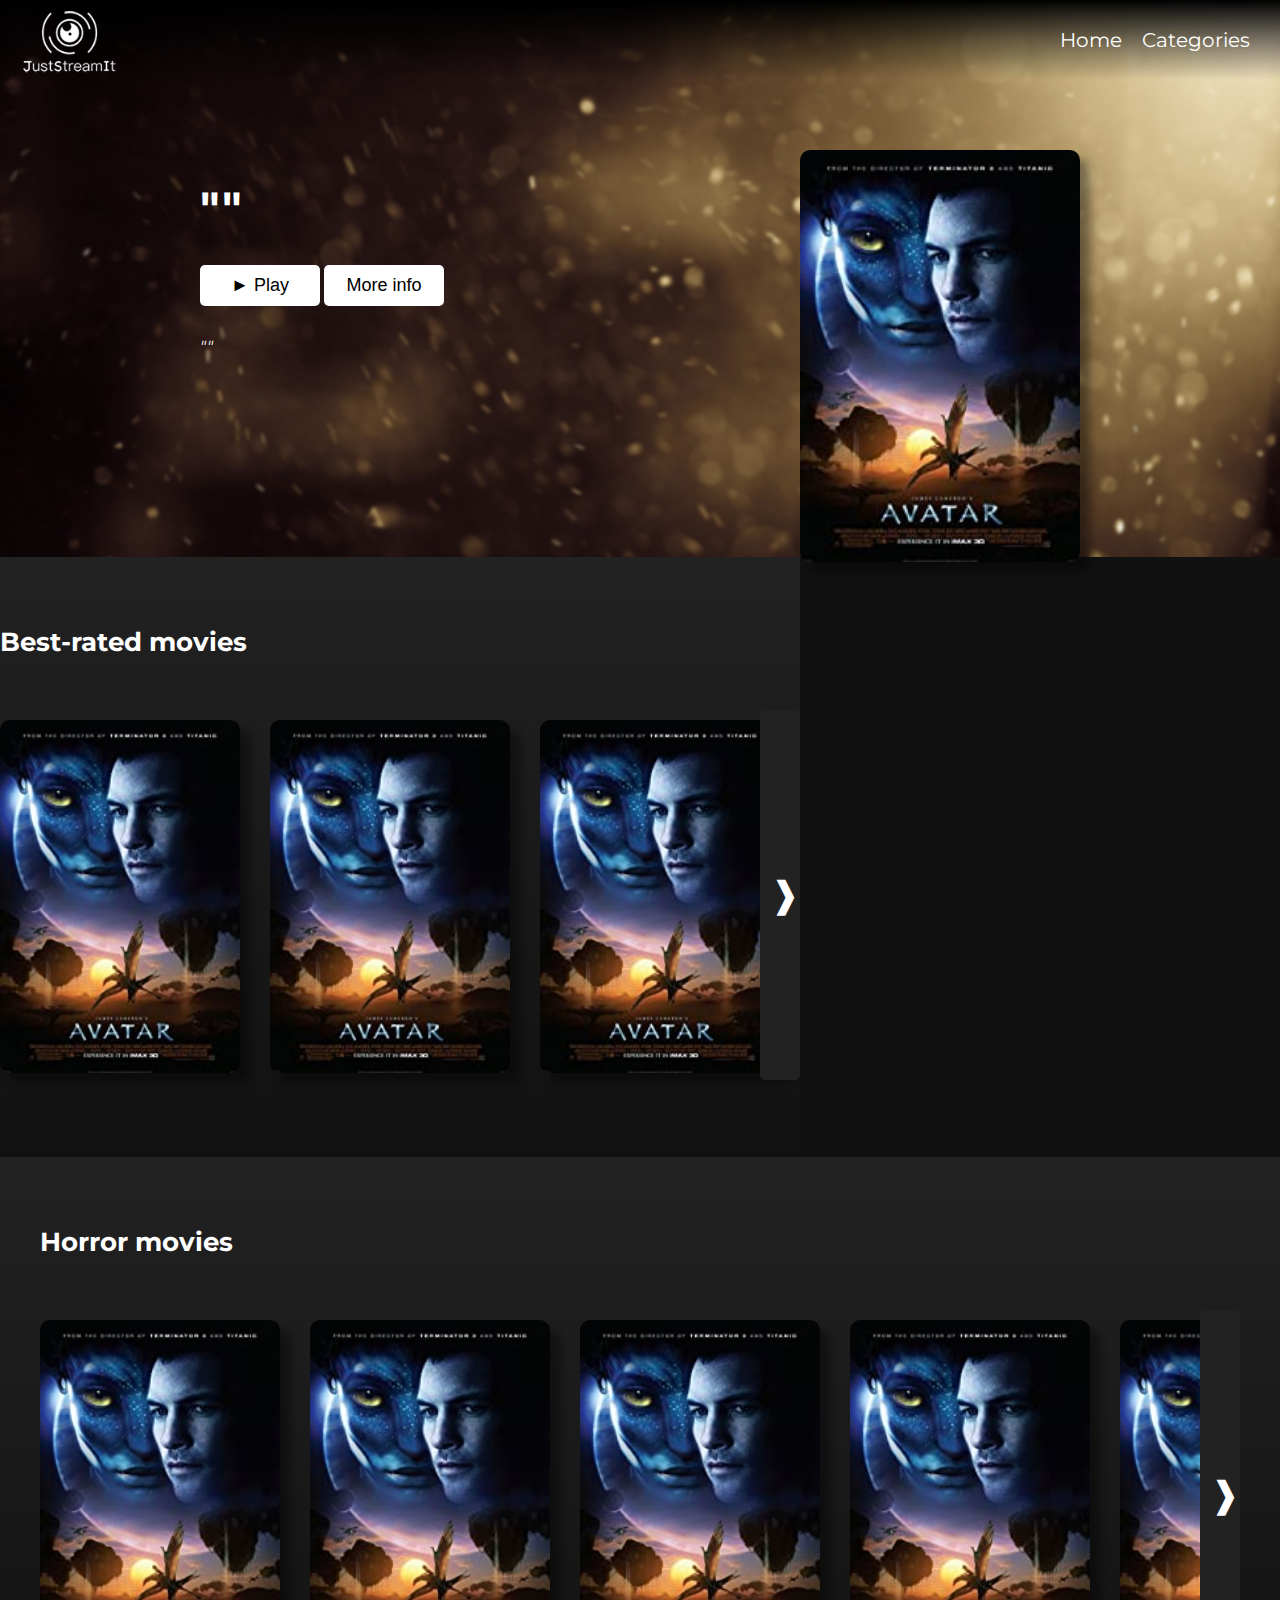
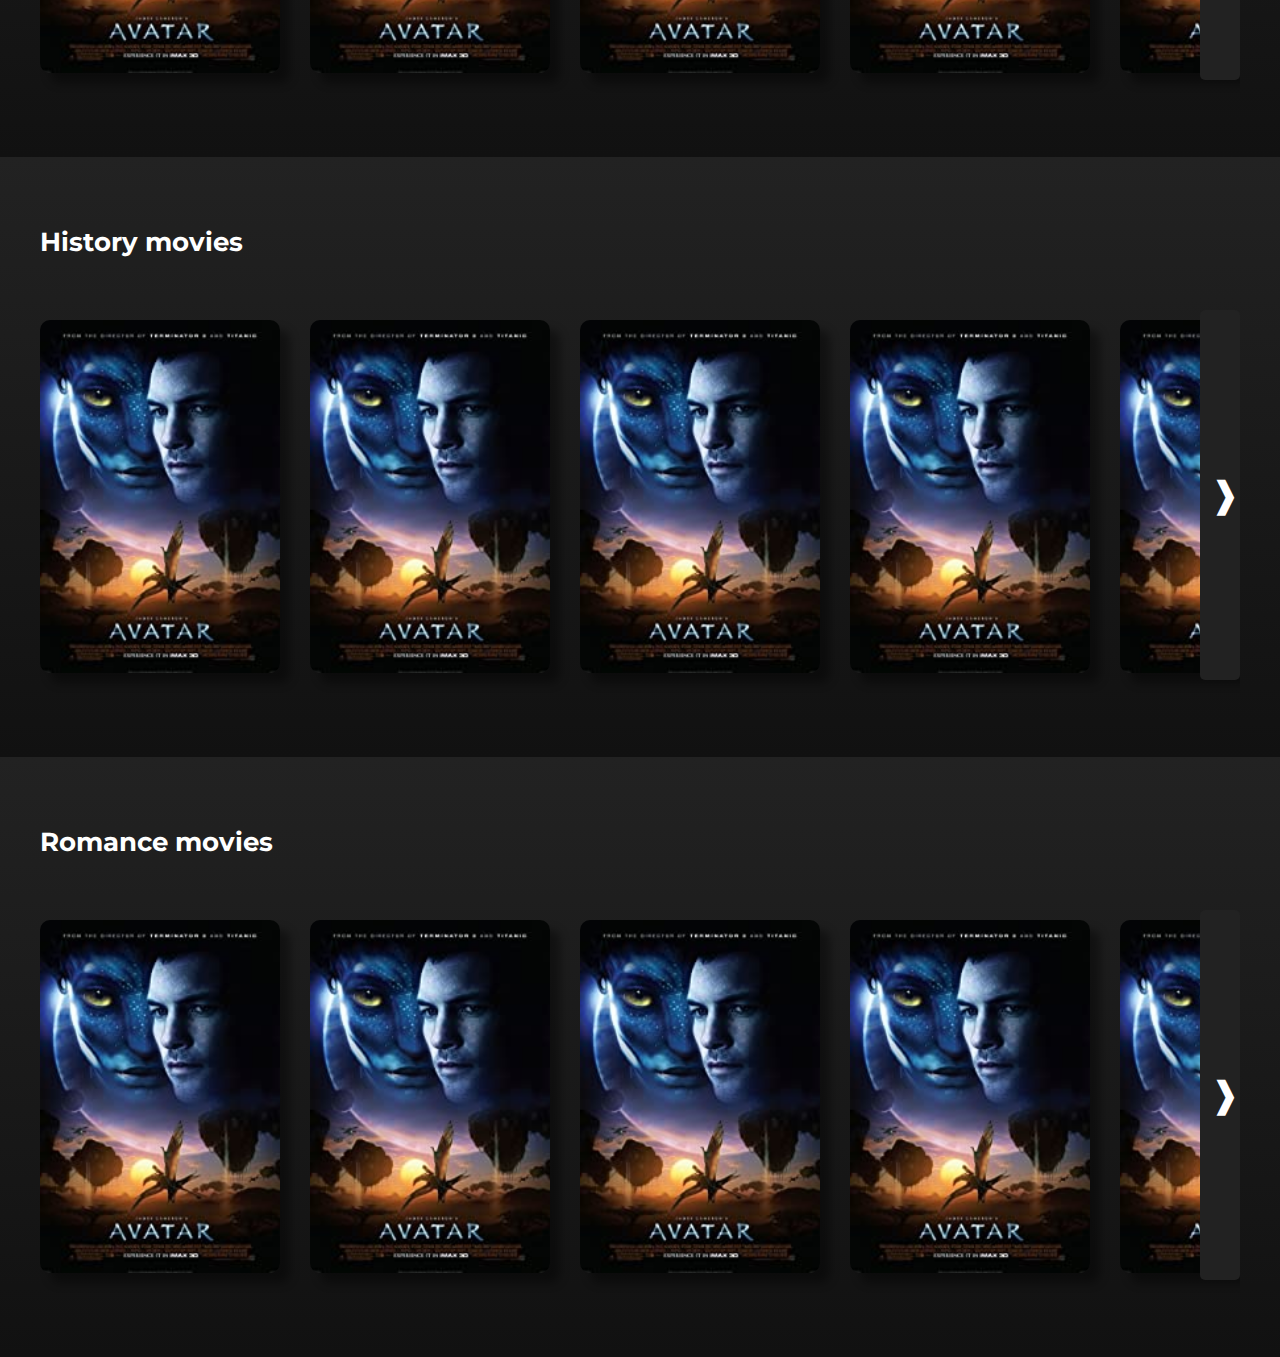
==== index.html @ d6cc5261 "cleanup" ====
<!DOCTYPE html>
<html lang="en">
    <head>
        <meta charset="UTF-8">
        <meta name="viewport" content="width=device-width, initial-scale=1.0">
        <link rel="stylesheet" href="JustStreamIt/style.css" />
        <link rel="preconnect" href="https://fonts.googleapis.com">
        <link rel="preconnect" href="https://fonts.gstatic.com" crossorigin>
        <link href="https://fonts.googleapis.com/css2?family=Montserrat&display=swap" rel="stylesheet">
        <title>JustStreamIt</title>
    </head>

    <body>
        <header class="header">
            <div class="header_logo">
                <a href="index.html"><img src="JustStreamIt/images/logo_small.png" alt="JustStreamIt logo"></a>
            </div>
            <nav class="header_menu">
                <ul class="nav_bar">
                    <li class="nav"><a href="index.html">Home</a></li>
                    <li class="nav"><a href="#categories">Categories</a></li>
                </ul>
            </nav>
        </header>

        <section class="best" id="best-movie">
            <div class="best-cover" id="top0">
                <img src="JustStreamIt/images/test.jpg" alt="movie cover">
            </div>
            <div class="best_movie">
                <h1 class="best_movie_title" id="top-title">""</h1>
            </div>
            <div class="buttons">
                <button class="button">► Play</button>
                <button class="button" onclick="openModal('top', 0)">More info</button>
            </div>
            <div class="best_movie_description">
                <p class="best-desc" id="top-desc">""</p>
            </div>
        </section>

        <section class="categories" id="categories">
            <div class="container">
                <h2>Best-rated movies</h2>
                <div class="carrousel--container">
                    <div class="carrousel--content" id="best-movies">
                        <div class="box" id="1">
                            <img src="JustStreamIt/images/test.jpg" alt="movie cover">
                            <div class= "overlay">
                                <p>Movie 1</p>
                                <button class= "overlay_button">► Play</button>
                                <button class= "overlay_button" onclick="openModal('', 1)">More...</button>
                            </div>
                        </div>
                        <div class="box" id="2">
                            <img src="JustStreamIt/images/test.jpg" alt="movie cover">
                            <div class= "overlay">
                                <p>Movie 2</p>
                                <button class= "overlay_button">► Play</button>
                                <button class= "overlay_button" onclick="openModal('', 2)">More...</button>
                            </div>
                        </div>
                        <div class="box" id="3">
                            <img src="JustStreamIt/images/test.jpg" alt="movie cover">
                            <div class= "overlay">
                                <p>Movie 3</p>
                                <button class= "overlay_button">► Play</button>
                                <button class= "overlay_button" onclick="openModal('', 3)">More...</button>
                            </div>
                        </div>
                        <div class="box" id="4">
                            <img src="JustStreamIt/images/test.jpg" alt="movie cover">
                            <div class= "overlay">
                                <p>Movie 4</p>
                                <button class= "overlay_button">► Play</button>
                                <button class= "overlay_button" onclick="openModal('', 4)">More...</button>
                            </div>    
                        </div>
                        <div class="box" id="5">
                            <img src="JustStreamIt/images/test.jpg" alt="movie cover">
                            <div class= "overlay">
                                <p>Movie 5</p>
                                <button class= "overlay_button">► Play</button>
                                <button class= "overlay_button" onclick="openModal('', 5)">More...</button>
                            </div>
                        </div>
                        <div class="box" id="6">
                            <img src="JustStreamIt/images/test.jpg" alt="movie cover">
                            <div class= "overlay">
                                <p>Movie 6</p>
                                <button class= "overlay_button">► Play</button>
                                <button class= "overlay_button" onclick="openModal('', 6)">More...</button>
                            </div>
                        </div>
                        <div class="box" id="7">
                            <img src="JustStreamIt/images/test.jpg" alt="movie cover">
                            <div class= "overlay">
                                <p>Movie 7</p>
                                <button class= "overlay_button">► Play</button>
                                <button class= "overlay_button" onclick="openModal('', 7)">More...</button>
                            </div>
                        </div> 
                    </div>
                    <div class="controls">
                        <button class="btn left" id="best-left" onclick="moveCarrouselRight('best')">❰</button>
                        <button class="btn right show" id="best-right" onclick="moveCarrouselLeft('best')">❱</button>
                    </div>
                </div>
            </div>
        </section>

        <section class="categories">
            <div class="container">
                <h2>Horror movies</h2>
                <div class="carrousel--container">
                    <div class="carrousel--content" id="horror-movies">
                        <div class="box" id="horror1">
                            <img src="JustStreamIt/images/test.jpg" alt="movie cover">
                            <div class= "overlay">
                                <p>Movie 1</p>
                                <button class= "overlay_button">► Play</button>
                                <button class= "overlay_button" onclick="openModal('horror', 1)">More...</button>
                            </div>
                        </div>
                        <div class="box" id="horror2">
                            <img src="JustStreamIt/images/test.jpg" alt="movie cover">
                            <div class= "overlay">
                                <p>Movie 2</p>
                                <button class= "overlay_button">► Play</button>
                                <button class= "overlay_button" onclick="openModal('horror', 2)">More...</button>
                            </div>
                        </div>
                        <div class="box" id="horror3">
                            <img src="JustStreamIt/images/test.jpg" alt="movie cover">
                            <div class= "overlay">
                                <p>Movie 3</p>
                                <button class= "overlay_button">► Play</button>
                                <button class= "overlay_button" onclick="openModal('horror', 3)">More...</button>
                            </div>
                        </div>
                        <div class="box" id="horror4">
                            <img src="JustStreamIt/images/test.jpg" alt="movie cover">
                            <div class= "overlay">
                                <p>Movie 4</p>
                                <button class= "overlay_button">► Play</button>
                                <button class= "overlay_button" onclick="openModal('horror', 4)">More...</button>
                            </div>           
                        </div>
                        <div class="box" id="horror5">
                            <img src="JustStreamIt/images/test.jpg" alt="movie cover">
                            <div class= "overlay">
                                <p>Movie 5</p>
                                <button class= "overlay_button">► Play</button>
                                <button class= "overlay_button" onclick="openModal('horror', 5)">More...</button>
                            </div>
                        </div>
                        <div class="box" id="horror6">
                            <img src="JustStreamIt/images/test.jpg" alt="movie cover">
                            <div class= "overlay">
                                <p>Movie 6</p>
                                <button class= "overlay_button">► Play</button>
                                <button class= "overlay_button" onclick="openModal('horror', 6)">More...</button>
                            </div>
                        </div>
                        <div class="box" id="horror7">
                            <img src="JustStreamIt/images/test.jpg" alt="movie cover">
                            <div class= "overlay">
                                <p>Movie 7</p>
                                <button class= "overlay_button">► Play</button>
                                <button class= "overlay_button" onclick="openModal('horror', 7)">More...</button>
                            </div>
                        </div> 
                    </div>
                    <div class="controls">
                        <button class="btn left" id="horror-left" onclick="moveCarrouselRight('horror')">❰</button>
                        <button class="btn right show" id="horror-right" onclick="moveCarrouselLeft('horror')">❱</button>
                    </div>
                </div>
            </div>
        </section>

        <section class="categories">
            <div class="container">
                <h2>History movies</h2>
                <div class="carrousel--container">
                    <div class="carrousel--content" id="history-movies">
                        <div class="box" id="history1">
                            <img src="JustStreamIt/images/test.jpg" alt="movie cover">
                            <div class= "overlay">
                                <p>Movie 1</p>
                                <button class= "overlay_button">► Play</button>
                                <button class= "overlay_button" onclick="openModal('history', 1)">More...</button>
                            </div>
                        </div>
                        <div class="box" id="history2">
                            <img src="JustStreamIt/images/test.jpg" alt="movie cover">
                            <div class= "overlay">
                                <p>Movie 2</p>
                                <button class= "overlay_button">► Play</button>
                                <button class= "overlay_button" onclick="openModal('history', 2)">More...</button>
                            </div>
                        </div>
                        <div class="box" id="history3">
                            <img src="JustStreamIt/images/test.jpg" alt="movie cover">
                            <div class= "overlay">
                                <p>Movie 3</p>
                                <button class= "overlay_button">► Play</button>
                                <button class= "overlay_button" onclick="openModal('history', 3)">More...</button>
                            </div>
                        </div>
                        <div class="box" id="history4">
                            <img src="JustStreamIt/images/test.jpg" alt="movie cover">
                            <div class= "overlay">
                                <p>Movie 4</p>
                                <button class= "overlay_button">► Play</button>
                                <button class= "overlay_button" onclick="openModal('history', 4)">More...</button>
                            </div>        
                        </div>
                        <div class="box" id="history5">
                            <img src="JustStreamIt/images/test.jpg" alt="movie cover">
                            <div class= "overlay">
                                <p>Movie 5</p>
                                <button class= "overlay_button">► Play</button>
                                <button class= "overlay_button" onclick="openModal('history', 5)">More...</button>
                            </div>
                        </div>
                        <div class="box" id="history6">
                            <img src="JustStreamIt/images/test.jpg" alt="movie cover">
                            <div class= "overlay">
                                <p>Movie 6</p>
                                <button class= "overlay_button">► Play</button>
                                <button class= "overlay_button" onclick="openModal('history', 6)">More...</button>
                            </div>
                        </div>
                        <div class="box" id="history7">
                            <img src="JustStreamIt/images/test.jpg" alt="movie cover">
                            <div class= "overlay">
                                <p>Movie 7</p>
                                <button class= "overlay_button">► Play</button>
                                <button class= "overlay_button" onclick="openModal('history', 7)">More...</button>
                            </div>
                        </div> 
                    </div>
                    <div class="controls">
                        <button class="btn left" id="history-left" onclick="moveCarrouselRight('history')">❰</button>
                        <button class="btn right show" id="history-right" onclick="moveCarrouselLeft('history')">❱</button>
                    </div>
                </div>
            </div>
        </section>

        <section class="categories">
            <div class="container">
                <h2>Romance movies</h2>
                <div class="carrousel--container">
                    <div class="carrousel--content" id="romance-movies">
                        <div class="box" id="romance1">
                            <img src="JustStreamIt/images/test.jpg" alt="movie cover">
                            <div class= "overlay">
                                <p>Movie 1</p>
                                <button class= "overlay_button">► Play</button>
                                <button class= "overlay_button" onclick="openModal('romance', 1)">More...</button>
                            </div>
                        </div>
                        <div class="box" id="romance2">
                            <img src="JustStreamIt/images/test.jpg" alt="movie cover">
                            <div class= "overlay">
                                <p>Movie 2</p>
                                <button class= "overlay_button">► Play</button>
                                <button class= "overlay_button" onclick="openModal('romance', 2)">More...</button>
                            </div>
                        </div>
                        <div class="box" id="romance3">
                            <img src="JustStreamIt/images/test.jpg" alt="movie cover">
                            <div class= "overlay">
                                <p>Movie 3</p>
                                <button class= "overlay_button">► Play</button>
                                <button class= "overlay_button" onclick="openModal('romance', 3)">More...</button>
                            </div>
                        </div>
                        <div class="box" id="romance4">
                            <img src="JustStreamIt/images/test.jpg" alt="movie cover">
                            <div class= "overlay">
                                <p>Movie 4</p>
                                <button class= "overlay_button">► Play</button>
                                <button class= "overlay_button" onclick="openModal('romance', 4)">More...</button>
                            </div>   
                        </div>
                        <div class="box" id="romance5">
                            <img src="JustStreamIt/images/test.jpg" alt="movie cover">
                            <div class= "overlay">
                                <p>Movie 5</p>
                                <button class= "overlay_button">► Play</button>
                                <button class= "overlay_button" onclick="openModal('romance', 5)">More...</button>
                            </div>
                        </div>
                        <div class="box" id="romance6">
                            <img src="JustStreamIt/images/test.jpg" alt="movie cover">
                            <div class= "overlay">
                                <p>Movie 6</p>
                                <button class= "overlay_button">► Play</button>
                                <button class= "overlay_button" onclick="openModal('romance', 6)">More...</button>
                            </div>
                        </div>
                        <div class="box" id="romance7">
                            <img src="JustStreamIt/images/test.jpg" alt="movie cover">
                            <div class= "overlay">
                                <p>Movie 7</p>
                                <button class= "overlay_button">► Play</button>
                                <button class= "overlay_button" onclick="openModal('romance', 7)">More...</button>
                            </div>
                        </div> 
                    </div>
                    <div class="controls">
                        <button class="btn left" id="romance-left" onclick="moveCarrouselRight('romance')">❰</button>
                        <button class="btn right show" id="romance-right" onclick="moveCarrouselLeft('romance')">❱</button>
                    </div>
                </div>
            </div>
        </section>   

        <div id="modal" class="modal">
            <div class="modal-content">
                <span class="close">&times;</span>
                <div class="modal_cover_image">
                    <img src="JustStreamIt/images/test.jpg" alt="movie cover" id="modal-cover">
                </div>
                <div class="modal_movie_info">
                    <header class="modal_header">
                        <h3 class="title" id="modal-title">""</h3>
                        <button class="modal_button">► Play</button>
                    </header>
                    <div class="metadata">
                        <p id="modal-year">""</p>
                        <p> • </p>
                        <p id="modal-rating">""</p>
                        <p> • </p>
                        <p id="modal-duration">""</p>
                        <br>
                        <p class = "genres" id="modal-genres">""</p>
                        <br>
                        <strong>IMDb </strong>
                        <p id="modal-imdb">""</p>
                        <br>
                        <br>
                    </div>
                    <strong>Directed by : </strong>
                    <p id="modal-directors">""</p>
                    <br>
                    <strong>Starring : </strong>
                    <p id="modal-cast">""</p>
                    <br>
                    <strong>Countries : </strong>
                    <p id="modal-country">""</p>
                    <br>
                    <strong>Box office : </strong>
                    <p id="modal-box-office">""</p>
                    <br>
                    <br>
                    <strong>Plot summary : </strong>
                    <br>
                    <p class="plot" id="modal-desc">""</p>
                </div>
            </div>
        </div>

        <script src="JustStreamIt/main.js"></script>

    </body>
</html>
---- JustStreamIt/style.css ----
html {
  scroll-behavior: smooth;
}

body {
  background-color: #111111;
  font-family: "Montserrat", sans-serif;
  color: white;
  margin: 0;
}

button {
  border: none;
  border-radius: 5px;
  background-color: white;
  padding: 10px;
  transition: all 0.2s;
  cursor: pointer;
}

button:hover {
  background-color: #caaa76;
  color: white;
  border: none;
}



/* Header */

.header {
  width: 100%;
  height: 80px;
  position: absolute;
  display: inline-flex;
  align-items: center;
  justify-content: space-between;
  background: linear-gradient(#000000, transparent);
}

.header_logo img{
  width: 70%;
  margin-top: 10px;
  margin-left: 20px;
}

.nav_bar {
  list-style: none;
  display: flex;
  margin-right: 10px;
}

.nav a{
  color: white;
  text-decoration: none;
  font-size: 20px;
  margin-right: 20px;
  transition: all 0.2s;
}

.nav a:hover {
  font-weight: bold;
}



/* Best movie */

.best {
  background-image: url(images/dust.jpg);
  background-size: cover;
  padding: 150px 200px 180px 200px;
}

.best_movie_title {
  font-size: 45px;
}

.button {
  font-size: 18px;
  width: 120px;
}

.best_movie_description p{
  margin-right: 60%;
  margin-top: 3%;
  line-height: 180%;
  font-style: italic;
}

.best-cover img{
  width: 40%;
  max-width: 280px;
  min-width: 200px;
  float: right;
  border-radius: 10px;
  box-shadow: 10px 10px 10px rgba(0, 0, 0, 0.4);
}



/* Categories */

.categories {
  height: 600px;
  display: flex;
  align-items: center;
  justify-content: center;
  background: linear-gradient(#222222, #111111);
}

.container {
  width: 1200px;
}

.container h2 {
  font-size: 26px;
}




/* Carrousel */

.carrousel--container {
  height: 430px;
  display: flex;
  align-items: center;
  position: relative;
  overflow: hidden;
}

.carrousel--content {
  display: flex;
  position: absolute;
  top: 300px;
  bottom: -390px;
  left: 0px;
  transform: translateY(-50%);
  transition: all 0.7s ease;
}

.box {
  width: 200px;
  margin-right: 70px;
}

.box img{
  width: 240px;
  border-radius: 10px;
  transition: .5s ease;
  box-shadow: 10px 10px 10px rgba(0, 0, 0, 0.4);
}

.btn {
  background-color: #222222;
  color: white;
  height: 370px;
  font-size: 36px;
  position: absolute;
  width: 40px;
  transform: translateY(-50%) scale(0.5);
  opacity: 0;
  visibility: hidden;
  transition: all 0.05s ease;
}

.btn.show {
  transform: translateY(-50%) scale(1);
  opacity: 1;
  visibility: visible;
}

.btn.left {
  left: 0;
}

.btn.right {
  right: 0;
}




/* Overlay */

.overlay {
  transition: .5s ease;
  opacity: 0;
  transform: translate(10%, -180%);
  text-align: center;
}

.box:hover img{
  opacity: 0.2;
}

.box:hover .overlay{
  opacity: 1;
}

.overlay p{
  font-size: 15px;
  font-weight: bold;
  padding-bottom: 60px
}

.overlay_button{
  font-size: 13px;
  width: 62px;
}




/* Modal */

.modal {
  display: none;
  position: fixed;
  top: 0;
  width: 100%;
  height: 100%;
  background-color: rgba(0,0,0,0.6);
}

.modal-content {
  background-color: #222222;
  margin: 5% auto;
  padding: 30px 30px 60px 30px;
  border-radius: 10px;
  width: 80%;
  max-width: 1500px;
  min-height: 350px;
}

.modal_cover_image img{
  height: 340px;
  border-radius: 10px;
  margin-right: 120px;
  margin-top: 1%;
  float: right;
  box-shadow: 10px 10px 10px rgba(0, 0, 0, 0.4);
}

.modal-content h3{
  display: inline-block;
  font-size: 24px;
}

.modal_button {
  font-size: 14px;
  margin-left: 30px;
  width: 80px;
}

.modal_movie_info {
  font-size: 15px;
  margin-right: 40%;
  margin-left: 30px;
}

.metadata {
  font-weight: bold;
}

.modal-content p {
  display: inline;
  line-height: 150%;
}

.genres, strong {
  color: #caaa76;
}

.plot {
  font-style: italic;
}

.close {
  float: right;
  font-size: 28px;
  font-weight: bold;
}

.close:hover, .close:focus {
  text-decoration: none;
  cursor: pointer;
}
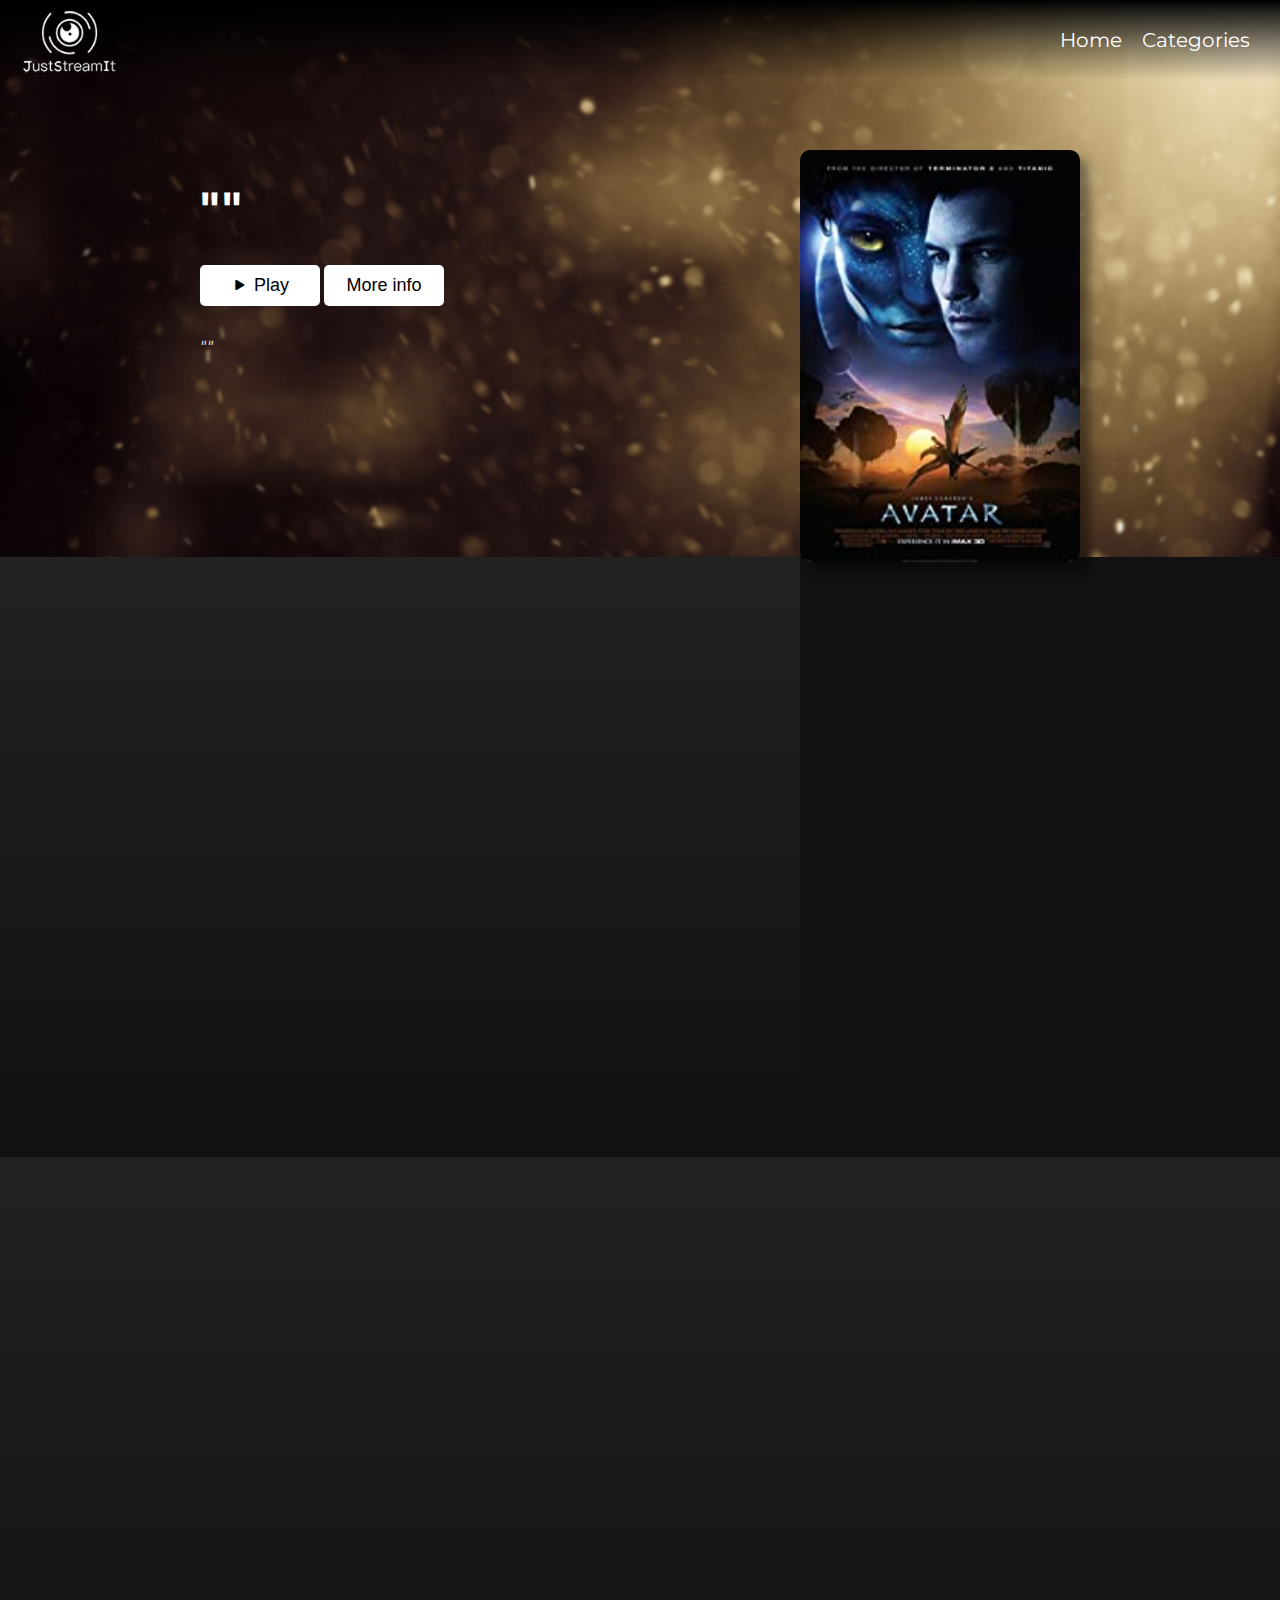
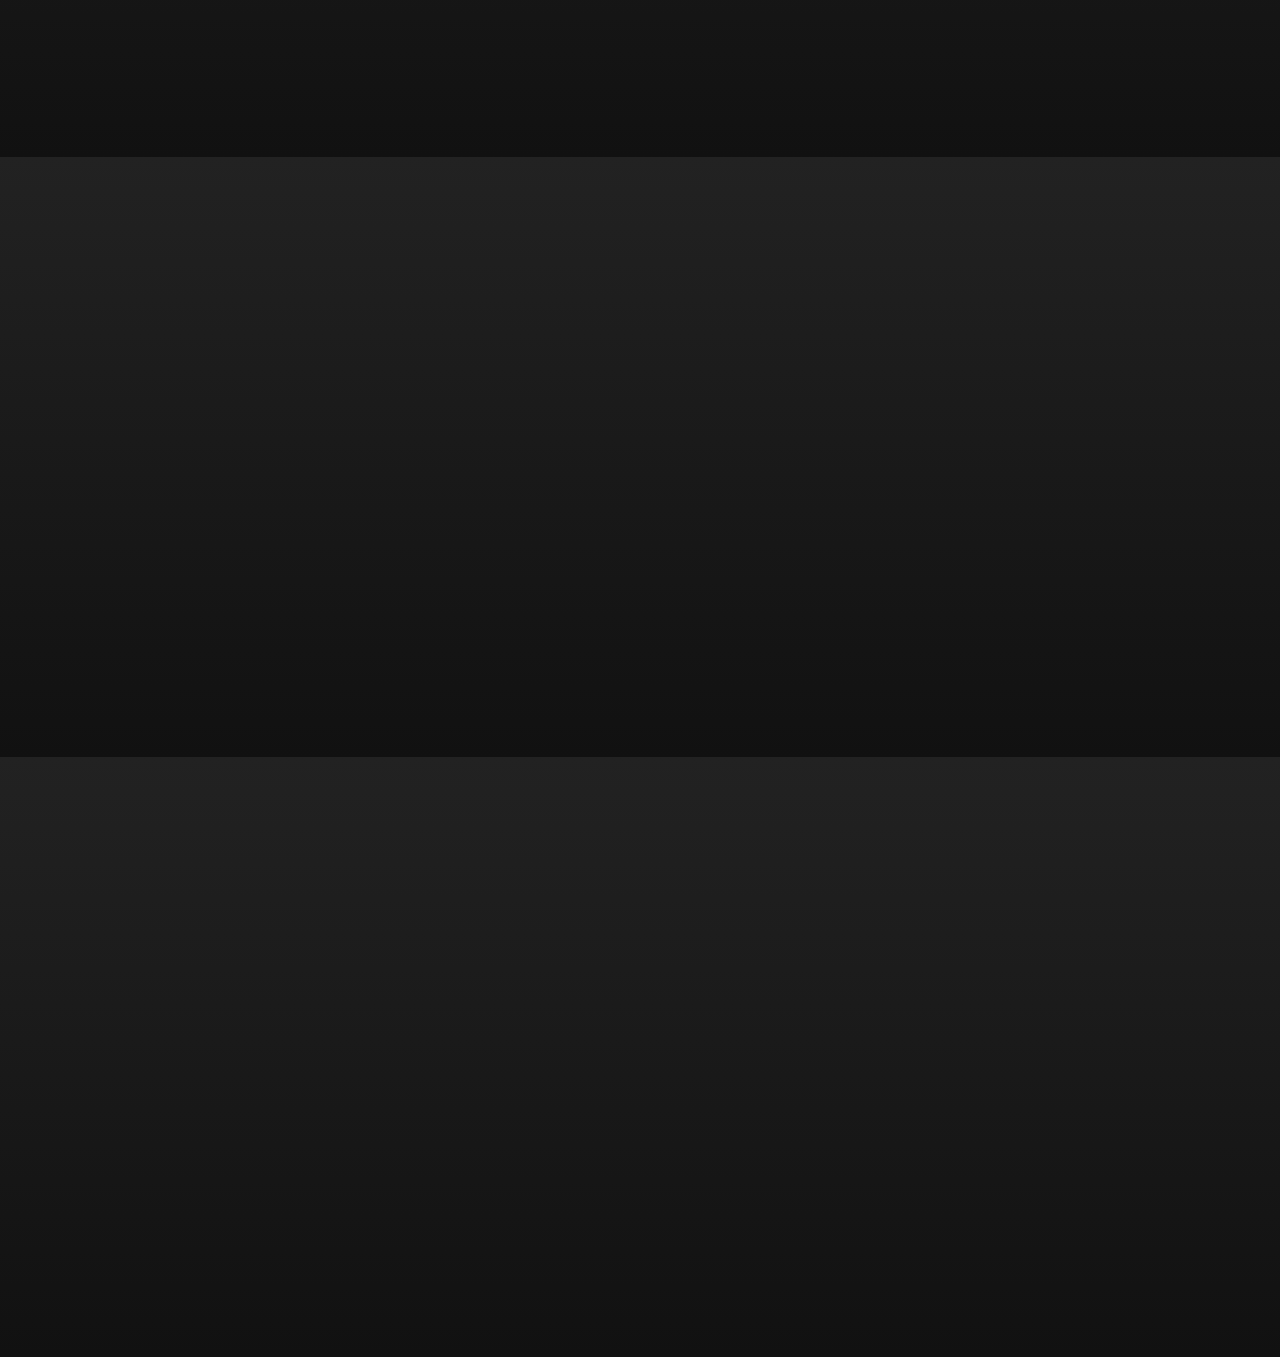
==== commit 816d6958: "post_course optimisation" ====
--- a/index.html
+++ b/index.html
@@ -1,370 +1,83 @@
 <!DOCTYPE html>
+<!--suppress HtmlUnknownAnchorTarget -->
 <html lang="en">
-    <head>
-        <meta charset="UTF-8">
-        <meta name="viewport" content="width=device-width, initial-scale=1.0">
-        <link rel="stylesheet" href="JustStreamIt/style.css" />
-        <link rel="preconnect" href="https://fonts.googleapis.com">
-        <link rel="preconnect" href="https://fonts.gstatic.com" crossorigin>
-        <link href="https://fonts.googleapis.com/css2?family=Montserrat&display=swap" rel="stylesheet">
-        <title>JustStreamIt</title>
-    </head>
+<head>
+  <meta charset="UTF-8">
+  <meta content="width=device-width, initial-scale=1.0" name="viewport">
+  <link href="JustStreamIt/images/favicon.png" rel="icon"/>
+  <link href="JustStreamIt/style.css" rel="stylesheet"/>
+  <link href="https://fonts.googleapis.com" rel="preconnect">
+  <link crossorigin href="https://fonts.gstatic.com" rel="preconnect">
+  <link href="https://fonts.googleapis.com/css2?family=Montserrat&display=swap" rel="stylesheet">
+  <link href="https://cdn.jsdelivr.net/npm/bootstrap-icons@1.8.3/font/bootstrap-icons.css" rel="stylesheet">
+  <title>JustStreamIt</title>
+</head>
 
-    <body>
-        <header class="header">
-            <div class="header_logo">
-                <a href="index.html"><img src="JustStreamIt/images/logo_small.png" alt="JustStreamIt logo"></a>
-            </div>
-            <nav class="header_menu">
-                <ul class="nav_bar">
-                    <li class="nav"><a href="index.html">Home</a></li>
-                    <li class="nav"><a href="#categories">Categories</a></li>
-                </ul>
-            </nav>
-        </header>
+<body>
+<header class="header">
+  <div class="header-logo">
+    <a href="index.html"><img alt="JustStreamIt logo" src="JustStreamIt/images/logo_small.png"></a>
+  </div>
+  <nav class="header_menu">
+    <ul class="nav_bar">
+      <li class="nav"><a href="index.html">Home</a></li>
+      <li class="nav"><a href="#categories">Categories</a></li>
+    </ul>
+  </nav>
+</header>
 
-        <section class="best" id="best-movie">
-            <div class="best-cover" id="top0">
-                <img src="JustStreamIt/images/test.jpg" alt="movie cover">
-            </div>
-            <div class="best_movie">
-                <h1 class="best_movie_title" id="top-title">""</h1>
-            </div>
-            <div class="buttons">
-                <button class="button">► Play</button>
-                <button class="button" onclick="openModal('top', 0)">More info</button>
-            </div>
-            <div class="best_movie_description">
-                <p class="best-desc" id="top-desc">""</p>
-            </div>
-        </section>
+<section class="best" id="best-movie">
+  <div class="best-cover" id="top0">
+    <img alt="movie cover" src="JustStreamIt/images/test.jpg">
+  </div>
+  <div class="best_movie">
+    <h1 class="best-movie-title" id="top-title">""</h1>
+  </div>
+  <div class="buttons">
+    <button class="button"><i class="bi bi-play-fill"></i> Play</button>
+    <button aria-label="open modal" class="button">More info</button>
+  </div>
+  <div class="best-movie-description">
+    <p class="best-desc" id="top-desc">""</p>
+  </div>
+</section>
 
-        <section class="categories" id="categories">
-            <div class="container">
-                <h2>Best-rated movies</h2>
-                <div class="carrousel--container">
-                    <div class="carrousel--content" id="best-movies">
-                        <div class="box" id="1">
-                            <img src="JustStreamIt/images/test.jpg" alt="movie cover">
-                            <div class= "overlay">
-                                <p>Movie 1</p>
-                                <button class= "overlay_button">► Play</button>
-                                <button class= "overlay_button" onclick="openModal('', 1)">More...</button>
-                            </div>
-                        </div>
-                        <div class="box" id="2">
-                            <img src="JustStreamIt/images/test.jpg" alt="movie cover">
-                            <div class= "overlay">
-                                <p>Movie 2</p>
-                                <button class= "overlay_button">► Play</button>
-                                <button class= "overlay_button" onclick="openModal('', 2)">More...</button>
-                            </div>
-                        </div>
-                        <div class="box" id="3">
-                            <img src="JustStreamIt/images/test.jpg" alt="movie cover">
-                            <div class= "overlay">
-                                <p>Movie 3</p>
-                                <button class= "overlay_button">► Play</button>
-                                <button class= "overlay_button" onclick="openModal('', 3)">More...</button>
-                            </div>
-                        </div>
-                        <div class="box" id="4">
-                            <img src="JustStreamIt/images/test.jpg" alt="movie cover">
-                            <div class= "overlay">
-                                <p>Movie 4</p>
-                                <button class= "overlay_button">► Play</button>
-                                <button class= "overlay_button" onclick="openModal('', 4)">More...</button>
-                            </div>    
-                        </div>
-                        <div class="box" id="5">
-                            <img src="JustStreamIt/images/test.jpg" alt="movie cover">
-                            <div class= "overlay">
-                                <p>Movie 5</p>
-                                <button class= "overlay_button">► Play</button>
-                                <button class= "overlay_button" onclick="openModal('', 5)">More...</button>
-                            </div>
-                        </div>
-                        <div class="box" id="6">
-                            <img src="JustStreamIt/images/test.jpg" alt="movie cover">
-                            <div class= "overlay">
-                                <p>Movie 6</p>
-                                <button class= "overlay_button">► Play</button>
-                                <button class= "overlay_button" onclick="openModal('', 6)">More...</button>
-                            </div>
-                        </div>
-                        <div class="box" id="7">
-                            <img src="JustStreamIt/images/test.jpg" alt="movie cover">
-                            <div class= "overlay">
-                                <p>Movie 7</p>
-                                <button class= "overlay_button">► Play</button>
-                                <button class= "overlay_button" onclick="openModal('', 7)">More...</button>
-                            </div>
-                        </div> 
-                    </div>
-                    <div class="controls">
-                        <button class="btn left" id="best-left" onclick="moveCarrouselRight('best')">❰</button>
-                        <button class="btn right show" id="best-right" onclick="moveCarrouselLeft('best')">❱</button>
-                    </div>
-                </div>
-            </div>
-        </section>
+<div class="carousels"></div>
 
-        <section class="categories">
-            <div class="container">
-                <h2>Horror movies</h2>
-                <div class="carrousel--container">
-                    <div class="carrousel--content" id="horror-movies">
-                        <div class="box" id="horror1">
-                            <img src="JustStreamIt/images/test.jpg" alt="movie cover">
-                            <div class= "overlay">
-                                <p>Movie 1</p>
-                                <button class= "overlay_button">► Play</button>
-                                <button class= "overlay_button" onclick="openModal('horror', 1)">More...</button>
-                            </div>
-                        </div>
-                        <div class="box" id="horror2">
-                            <img src="JustStreamIt/images/test.jpg" alt="movie cover">
-                            <div class= "overlay">
-                                <p>Movie 2</p>
-                                <button class= "overlay_button">► Play</button>
-                                <button class= "overlay_button" onclick="openModal('horror', 2)">More...</button>
-                            </div>
-                        </div>
-                        <div class="box" id="horror3">
-                            <img src="JustStreamIt/images/test.jpg" alt="movie cover">
-                            <div class= "overlay">
-                                <p>Movie 3</p>
-                                <button class= "overlay_button">► Play</button>
-                                <button class= "overlay_button" onclick="openModal('horror', 3)">More...</button>
-                            </div>
-                        </div>
-                        <div class="box" id="horror4">
-                            <img src="JustStreamIt/images/test.jpg" alt="movie cover">
-                            <div class= "overlay">
-                                <p>Movie 4</p>
-                                <button class= "overlay_button">► Play</button>
-                                <button class= "overlay_button" onclick="openModal('horror', 4)">More...</button>
-                            </div>           
-                        </div>
-                        <div class="box" id="horror5">
-                            <img src="JustStreamIt/images/test.jpg" alt="movie cover">
-                            <div class= "overlay">
-                                <p>Movie 5</p>
-                                <button class= "overlay_button">► Play</button>
-                                <button class= "overlay_button" onclick="openModal('horror', 5)">More...</button>
-                            </div>
-                        </div>
-                        <div class="box" id="horror6">
-                            <img src="JustStreamIt/images/test.jpg" alt="movie cover">
-                            <div class= "overlay">
-                                <p>Movie 6</p>
-                                <button class= "overlay_button">► Play</button>
-                                <button class= "overlay_button" onclick="openModal('horror', 6)">More...</button>
-                            </div>
-                        </div>
-                        <div class="box" id="horror7">
-                            <img src="JustStreamIt/images/test.jpg" alt="movie cover">
-                            <div class= "overlay">
-                                <p>Movie 7</p>
-                                <button class= "overlay_button">► Play</button>
-                                <button class= "overlay_button" onclick="openModal('horror', 7)">More...</button>
-                            </div>
-                        </div> 
-                    </div>
-                    <div class="controls">
-                        <button class="btn left" id="horror-left" onclick="moveCarrouselRight('horror')">❰</button>
-                        <button class="btn right show" id="horror-right" onclick="moveCarrouselLeft('horror')">❱</button>
-                    </div>
-                </div>
-            </div>
-        </section>
+<div class="modal" id="modal">
+  <div class="modal-content">
+    <span aria-label="close modal" class="close">&times;</span>
+    <div class="modal-cover-image">
+      <img alt="movie cover" id="modal-cover" src="JustStreamIt/images/test.jpg">
+    </div>
+    <div class="modal-movie-info">
+      <header class="modal_header">
+        <h3 class="title" id="modal-title">""</h3>
+        <button class="modal-button"><i class="bi bi-play-fill"></i> Play</button>
+      </header>
+      <div class="metadata">
+        <p id="modal-year">""</p> • <p id="modal-rating">""</p> • <p id="modal-duration">""</p><br>
+        <p class="genres" id="modal-genres">""</p><br>
+        <strong>IMDb: </strong>
+        <p id="modal-imdb">""</p><br><br>
+      </div>
+      <div>
+        <strong>Directed by: </strong>
+        <p id="modal-directors">""</p><br>
+        <strong>Starring: </strong>
+        <p id="modal-cast">""</p><br>
+        <strong>Countries: </strong>
+        <p id="modal-country">""</p><br>
+        <strong>Box office: </strong>
+        <p id="modal-box-office">""</p><br><br>
+        <strong>Plot summary: </strong><br>
+        <p class="plot" id="modal-desc">""</p>
+      </div>
+    </div>
+  </div>
+</div>
 
-        <section class="categories">
-            <div class="container">
-                <h2>History movies</h2>
-                <div class="carrousel--container">
-                    <div class="carrousel--content" id="history-movies">
-                        <div class="box" id="history1">
-                            <img src="JustStreamIt/images/test.jpg" alt="movie cover">
-                            <div class= "overlay">
-                                <p>Movie 1</p>
-                                <button class= "overlay_button">► Play</button>
-                                <button class= "overlay_button" onclick="openModal('history', 1)">More...</button>
-                            </div>
-                        </div>
-                        <div class="box" id="history2">
-                            <img src="JustStreamIt/images/test.jpg" alt="movie cover">
-                            <div class= "overlay">
-                                <p>Movie 2</p>
-                                <button class= "overlay_button">► Play</button>
-                                <button class= "overlay_button" onclick="openModal('history', 2)">More...</button>
-                            </div>
-                        </div>
-                        <div class="box" id="history3">
-                            <img src="JustStreamIt/images/test.jpg" alt="movie cover">
-                            <div class= "overlay">
-                                <p>Movie 3</p>
-                                <button class= "overlay_button">► Play</button>
-                                <button class= "overlay_button" onclick="openModal('history', 3)">More...</button>
-                            </div>
-                        </div>
-                        <div class="box" id="history4">
-                            <img src="JustStreamIt/images/test.jpg" alt="movie cover">
-                            <div class= "overlay">
-                                <p>Movie 4</p>
-                                <button class= "overlay_button">► Play</button>
-                                <button class= "overlay_button" onclick="openModal('history', 4)">More...</button>
-                            </div>        
-                        </div>
-                        <div class="box" id="history5">
-                            <img src="JustStreamIt/images/test.jpg" alt="movie cover">
-                            <div class= "overlay">
-                                <p>Movie 5</p>
-                                <button class= "overlay_button">► Play</button>
-                                <button class= "overlay_button" onclick="openModal('history', 5)">More...</button>
-                            </div>
-                        </div>
-                        <div class="box" id="history6">
-                            <img src="JustStreamIt/images/test.jpg" alt="movie cover">
-                            <div class= "overlay">
-                                <p>Movie 6</p>
-                                <button class= "overlay_button">► Play</button>
-                                <button class= "overlay_button" onclick="openModal('history', 6)">More...</button>
-                            </div>
-                        </div>
-                        <div class="box" id="history7">
-                            <img src="JustStreamIt/images/test.jpg" alt="movie cover">
-                            <div class= "overlay">
-                                <p>Movie 7</p>
-                                <button class= "overlay_button">► Play</button>
-                                <button class= "overlay_button" onclick="openModal('history', 7)">More...</button>
-                            </div>
-                        </div> 
-                    </div>
-                    <div class="controls">
-                        <button class="btn left" id="history-left" onclick="moveCarrouselRight('history')">❰</button>
-                        <button class="btn right show" id="history-right" onclick="moveCarrouselLeft('history')">❱</button>
-                    </div>
-                </div>
-            </div>
-        </section>
+<script src="JustStreamIt/main.js"></script>
 
-        <section class="categories">
-            <div class="container">
-                <h2>Romance movies</h2>
-                <div class="carrousel--container">
-                    <div class="carrousel--content" id="romance-movies">
-                        <div class="box" id="romance1">
-                            <img src="JustStreamIt/images/test.jpg" alt="movie cover">
-                            <div class= "overlay">
-                                <p>Movie 1</p>
-                                <button class= "overlay_button">► Play</button>
-                                <button class= "overlay_button" onclick="openModal('romance', 1)">More...</button>
-                            </div>
-                        </div>
-                        <div class="box" id="romance2">
-                            <img src="JustStreamIt/images/test.jpg" alt="movie cover">
-                            <div class= "overlay">
-                                <p>Movie 2</p>
-                                <button class= "overlay_button">► Play</button>
-                                <button class= "overlay_button" onclick="openModal('romance', 2)">More...</button>
-                            </div>
-                        </div>
-                        <div class="box" id="romance3">
-                            <img src="JustStreamIt/images/test.jpg" alt="movie cover">
-                            <div class= "overlay">
-                                <p>Movie 3</p>
-                                <button class= "overlay_button">► Play</button>
-                                <button class= "overlay_button" onclick="openModal('romance', 3)">More...</button>
-                            </div>
-                        </div>
-                        <div class="box" id="romance4">
-                            <img src="JustStreamIt/images/test.jpg" alt="movie cover">
-                            <div class= "overlay">
-                                <p>Movie 4</p>
-                                <button class= "overlay_button">► Play</button>
-                                <button class= "overlay_button" onclick="openModal('romance', 4)">More...</button>
-                            </div>   
-                        </div>
-                        <div class="box" id="romance5">
-                            <img src="JustStreamIt/images/test.jpg" alt="movie cover">
-                            <div class= "overlay">
-                                <p>Movie 5</p>
-                                <button class= "overlay_button">► Play</button>
-                                <button class= "overlay_button" onclick="openModal('romance', 5)">More...</button>
-                            </div>
-                        </div>
-                        <div class="box" id="romance6">
-                            <img src="JustStreamIt/images/test.jpg" alt="movie cover">
-                            <div class= "overlay">
-                                <p>Movie 6</p>
-                                <button class= "overlay_button">► Play</button>
-                                <button class= "overlay_button" onclick="openModal('romance', 6)">More...</button>
-                            </div>
-                        </div>
-                        <div class="box" id="romance7">
-                            <img src="JustStreamIt/images/test.jpg" alt="movie cover">
-                            <div class= "overlay">
-                                <p>Movie 7</p>
-                                <button class= "overlay_button">► Play</button>
-                                <button class= "overlay_button" onclick="openModal('romance', 7)">More...</button>
-                            </div>
-                        </div> 
-                    </div>
-                    <div class="controls">
-                        <button class="btn left" id="romance-left" onclick="moveCarrouselRight('romance')">❰</button>
-                        <button class="btn right show" id="romance-right" onclick="moveCarrouselLeft('romance')">❱</button>
-                    </div>
-                </div>
-            </div>
-        </section>   
-
-        <div id="modal" class="modal">
-            <div class="modal-content">
-                <span class="close">&times;</span>
-                <div class="modal_cover_image">
-                    <img src="JustStreamIt/images/test.jpg" alt="movie cover" id="modal-cover">
-                </div>
-                <div class="modal_movie_info">
-                    <header class="modal_header">
-                        <h3 class="title" id="modal-title">""</h3>
-                        <button class="modal_button">► Play</button>
-                    </header>
-                    <div class="metadata">
-                        <p id="modal-year">""</p>
-                        <p> • </p>
-                        <p id="modal-rating">""</p>
-                        <p> • </p>
-                        <p id="modal-duration">""</p>
-                        <br>
-                        <p class = "genres" id="modal-genres">""</p>
-                        <br>
-                        <strong>IMDb </strong>
-                        <p id="modal-imdb">""</p>
-                        <br>
-                        <br>
-                    </div>
-                    <strong>Directed by : </strong>
-                    <p id="modal-directors">""</p>
-                    <br>
-                    <strong>Starring : </strong>
-                    <p id="modal-cast">""</p>
-                    <br>
-                    <strong>Countries : </strong>
-                    <p id="modal-country">""</p>
-                    <br>
-                    <strong>Box office : </strong>
-                    <p id="modal-box-office">""</p>
-                    <br>
-                    <br>
-                    <strong>Plot summary : </strong>
-                    <br>
-                    <p class="plot" id="modal-desc">""</p>
-                </div>
-            </div>
-        </div>
-
-        <script src="JustStreamIt/main.js"></script>
-
-    </body>
+</body>
 </html>--- a/JustStreamIt/style.css
+++ b/JustStreamIt/style.css
@@ -1,289 +1,282 @@
 html {
-  scroll-behavior: smooth;
+    scroll-behavior: smooth;
 }
 
 body {
-  background-color: #111111;
-  font-family: "Montserrat", sans-serif;
-  color: white;
-  margin: 0;
+    background-color: #111111;
+    color: white;
+    font-family: "Montserrat", sans-serif;
+    margin: 0;
 }
 
 button {
-  border: none;
-  border-radius: 5px;
-  background-color: white;
-  padding: 10px;
-  transition: all 0.2s;
-  cursor: pointer;
+    background-color: white;
+    border: none;
+    border-radius: 5px;
+    cursor: pointer;
+    padding: 10px;
+    transition: all 0.2s;
 }
 
 button:hover {
-  background-color: #caaa76;
-  color: white;
-  border: none;
-}
-
+    background-color: #caaa76;
+    border: none;
+    color: white;
+}
 
 
 /* Header */
 
 .header {
-  width: 100%;
-  height: 80px;
-  position: absolute;
-  display: inline-flex;
-  align-items: center;
-  justify-content: space-between;
-  background: linear-gradient(#000000, transparent);
-}
-
-.header_logo img{
-  width: 70%;
-  margin-top: 10px;
-  margin-left: 20px;
+    align-items: center;
+    background: linear-gradient(#000000, transparent);
+    display: inline-flex;
+    height: 80px;
+    justify-content: space-between;
+    position: absolute;
+    width: 100%;
+}
+
+.header-logo img {
+    margin-left: 20px;
+    margin-top: 10px;
+    width: 70%;
 }
 
 .nav_bar {
-  list-style: none;
-  display: flex;
-  margin-right: 10px;
-}
-
-.nav a{
-  color: white;
-  text-decoration: none;
-  font-size: 20px;
-  margin-right: 20px;
-  transition: all 0.2s;
+    display: flex;
+    list-style: none;
+    margin-right: 10px;
+}
+
+.nav a {
+    color: white;
+    font-size: 20px;
+    margin-right: 20px;
+    text-decoration: none;
+    transition: all 0.2s;
 }
 
 .nav a:hover {
-  font-weight: bold;
-}
-
+    font-weight: bold;
+}
 
 
 /* Best movie */
 
 .best {
-  background-image: url(images/dust.jpg);
-  background-size: cover;
-  padding: 150px 200px 180px 200px;
-}
-
-.best_movie_title {
-  font-size: 45px;
+    background-image: url(images/dust.jpg);
+    background-size: cover;
+    padding: 150px 200px 180px 200px;
+}
+
+.best-movie-title {
+    font-size: 45px;
 }
 
 .button {
-  font-size: 18px;
-  width: 120px;
-}
-
-.best_movie_description p{
-  margin-right: 60%;
-  margin-top: 3%;
-  line-height: 180%;
-  font-style: italic;
-}
-
-.best-cover img{
-  width: 40%;
-  max-width: 280px;
-  min-width: 200px;
-  float: right;
-  border-radius: 10px;
-  box-shadow: 10px 10px 10px rgba(0, 0, 0, 0.4);
-}
-
+    font-size: 18px;
+    width: 120px;
+}
+
+.best-movie-description p {
+    font-style: italic;
+    line-height: 180%;
+    margin-right: 60%;
+    margin-top: 3%;
+}
+
+.best-cover img {
+    border-radius: 10px;
+    box-shadow: 10px 10px 10px rgba(0, 0, 0, 0.4);
+    float: right;
+    max-width: 280px;
+    min-width: 200px;
+    width: 40%;
+}
 
 
 /* Categories */
 
 .categories {
-  height: 600px;
-  display: flex;
-  align-items: center;
-  justify-content: center;
-  background: linear-gradient(#222222, #111111);
+    align-items: center;
+    background: linear-gradient(#222222, #111111);
+    display: flex;
+    height: 600px;
+    justify-content: center;
 }
 
 .container {
-  width: 1200px;
+    width: 1200px;
 }
 
 .container h2 {
-  font-size: 26px;
-}
-
-
+    font-size: 26px;
+}
 
 
 /* Carrousel */
 
-.carrousel--container {
-  height: 430px;
-  display: flex;
-  align-items: center;
-  position: relative;
-  overflow: hidden;
-}
-
-.carrousel--content {
-  display: flex;
-  position: absolute;
-  top: 300px;
-  bottom: -390px;
-  left: 0px;
-  transform: translateY(-50%);
-  transition: all 0.7s ease;
+.carousel-container {
+    align-items: center;
+    display: flex;
+    height: 430px;
+    overflow: hidden;
+    position: relative;
+}
+
+.carousel-content {
+    bottom: -390px;
+    display: flex;
+    left: 0;
+    position: absolute;
+    top: 300px;
+    transform: translateY(-50%);
+    transition: all 0.7s ease;
 }
 
 .box {
-  width: 200px;
-  margin-right: 70px;
-}
-
-.box img{
-  width: 240px;
-  border-radius: 10px;
-  transition: .5s ease;
-  box-shadow: 10px 10px 10px rgba(0, 0, 0, 0.4);
+    margin-right: 70px;
+    width: 200px;
+}
+
+.box img {
+    border-radius: 10px;
+    box-shadow: 10px 10px 10px rgba(0, 0, 0, 0.4);
+    transition: .5s ease;
+    width: 240px;
 }
 
 .btn {
-  background-color: #222222;
-  color: white;
-  height: 370px;
-  font-size: 36px;
-  position: absolute;
-  width: 40px;
-  transform: translateY(-50%) scale(0.5);
-  opacity: 0;
-  visibility: hidden;
-  transition: all 0.05s ease;
+    background-color: #222222;
+    color: white;
+    font-size: 36px;
+    height: 370px;
+    opacity: 0;
+    padding: 0;
+    position: absolute;
+    transform: translateY(-50%) scale(0.5);
+    transition: all 0.05s ease;
+    visibility: hidden;
+    width: 40px;
 }
 
 .btn.show {
-  transform: translateY(-50%) scale(1);
-  opacity: 1;
-  visibility: visible;
+    opacity: 1;
+    transform: translateY(-50%) scale(1);
+    visibility: visible;
 }
 
 .btn.left {
-  left: 0;
+    left: 0;
 }
 
 .btn.right {
-  right: 0;
-}
-
-
+    right: 0;
+}
 
 
 /* Overlay */
 
 .overlay {
-  transition: .5s ease;
-  opacity: 0;
-  transform: translate(10%, -180%);
-  text-align: center;
-}
-
-.box:hover img{
-  opacity: 0.2;
-}
-
-.box:hover .overlay{
-  opacity: 1;
-}
-
-.overlay p{
-  font-size: 15px;
-  font-weight: bold;
-  padding-bottom: 60px
-}
-
-.overlay_button{
-  font-size: 13px;
-  width: 62px;
-}
-
-
+    opacity: 0;
+    text-align: center;
+    transform: translate(10%, -180%);
+    transition: .5s ease;
+}
+
+.box:hover img {
+    opacity: 0.2;
+}
+
+.box:hover .overlay {
+    opacity: 1;
+}
+
+.overlay p {
+    font-size: 15px;
+    font-weight: bold;
+    padding-bottom: 60px
+}
+
+.overlay-button {
+    font-size: 13px;
+    margin-right: 5px;
+    width: 60px;
+}
 
 
 /* Modal */
 
 .modal {
-  display: none;
-  position: fixed;
-  top: 0;
-  width: 100%;
-  height: 100%;
-  background-color: rgba(0,0,0,0.6);
+    background-color: rgba(0, 0, 0, 0.6);
+    display: none;
+    height: 100%;
+    position: fixed;
+    top: 0;
+    width: 100%;
 }
 
 .modal-content {
-  background-color: #222222;
-  margin: 5% auto;
-  padding: 30px 30px 60px 30px;
-  border-radius: 10px;
-  width: 80%;
-  max-width: 1500px;
-  min-height: 350px;
-}
-
-.modal_cover_image img{
-  height: 340px;
-  border-radius: 10px;
-  margin-right: 120px;
-  margin-top: 1%;
-  float: right;
-  box-shadow: 10px 10px 10px rgba(0, 0, 0, 0.4);
-}
-
-.modal-content h3{
-  display: inline-block;
-  font-size: 24px;
-}
-
-.modal_button {
-  font-size: 14px;
-  margin-left: 30px;
-  width: 80px;
-}
-
-.modal_movie_info {
-  font-size: 15px;
-  margin-right: 40%;
-  margin-left: 30px;
+    background-color: #222222;
+    border-radius: 10px;
+    margin: 5% auto;
+    max-width: 1500px;
+    min-height: 350px;
+    padding: 30px 30px 60px 30px;
+    width: 80%;
+}
+
+.modal-cover-image img {
+    border-radius: 10px;
+    box-shadow: 10px 10px 10px rgba(0, 0, 0, 0.4);
+    float: right;
+    height: 340px;
+    margin-right: 120px;
+    margin-top: 1%;
+}
+
+.modal-content h3 {
+    display: inline-block;
+    font-size: 24px;
+}
+
+.modal-button {
+    font-size: 14px;
+    margin-left: 30px;
+    width: 80px;
+}
+
+.modal-movie-info {
+    font-size: 15px;
+    margin-left: 30px;
+    margin-right: 40%;
 }
 
 .metadata {
-  font-weight: bold;
+    font-weight: bold;
 }
 
 .modal-content p {
-  display: inline;
-  line-height: 150%;
+    display: inline;
+    line-height: 150%;
 }
 
 .genres, strong {
-  color: #caaa76;
+    color: #caaa76;
 }
 
 .plot {
-  font-style: italic;
+    font-style: italic;
 }
 
 .close {
-  float: right;
-  font-size: 28px;
-  font-weight: bold;
+    float: right;
+    font-size: 28px;
+    font-weight: bold;
 }
 
 .close:hover, .close:focus {
-  text-decoration: none;
-  cursor: pointer;
+    cursor: pointer;
+    text-decoration: none;
 }